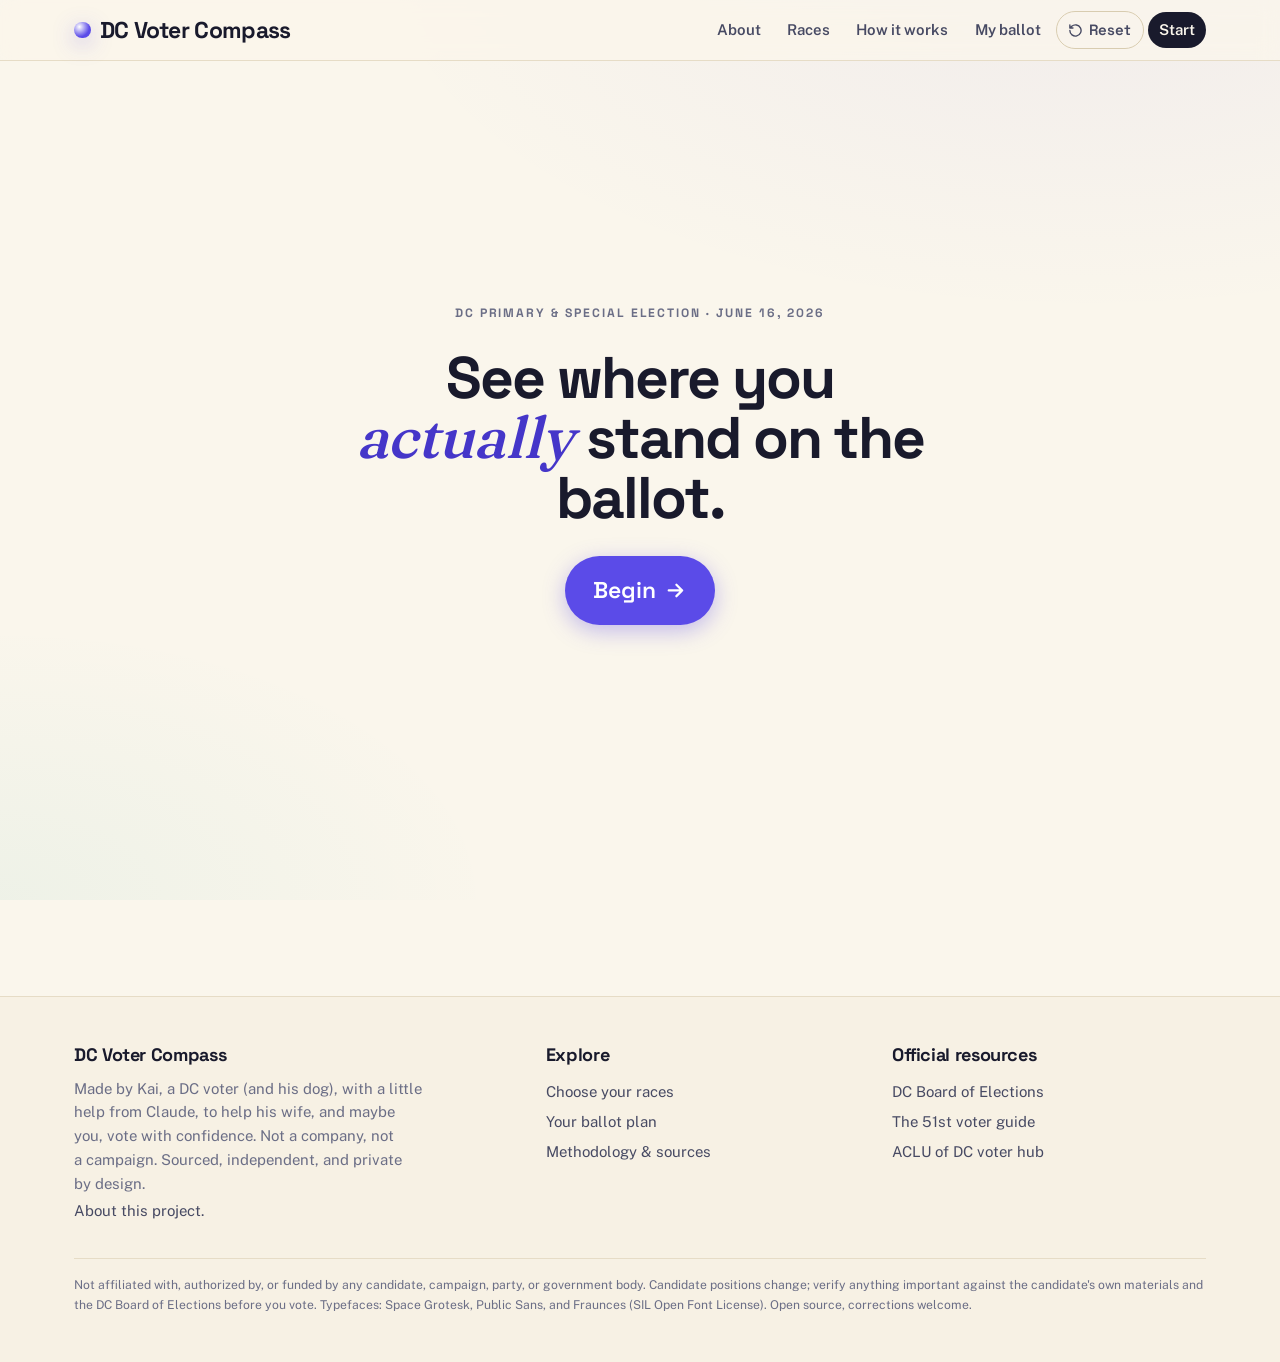
==== index.html @ d4a41d9b "About: warmer, kinder, personal sign-off, "a little help from Claude" - About page reworked to be wa" ====
<!doctype html>
<html lang="en">
<head>
  <meta charset="utf-8" />
  <meta name="viewport" content="width=device-width, initial-scale=1, viewport-fit=cover" />

  <title>DC Voter Compass · June 16, 2026 Primary & Special Election</title>
  <meta name="description" content="An independent, evidence-based tool for the DC June 16, 2026 primary and special election. Answer a few questions and see which candidates match your priorities, with the source for every claim. Private by design." />

  <!-- Strict Content Security Policy: everything is same-origin; no inline scripts, no eval, no third parties. -->
  <meta http-equiv="Content-Security-Policy" content="default-src 'self'; base-uri 'self'; form-action 'none'; object-src 'none'; img-src 'self' data:; font-src 'self'; style-src 'self'; script-src 'self'; connect-src 'self'; manifest-src 'self'; upgrade-insecure-requests" />
  <meta name="referrer" content="no-referrer" />
  <meta name="color-scheme" content="light dark" />
  <meta name="theme-color" content="#faf6ec" media="(prefers-color-scheme: light)" />
  <meta name="theme-color" content="#14151f" media="(prefers-color-scheme: dark)" />

  <!-- Open Graph (text only; no external assets) -->
  <meta property="og:title" content="DC Voter Compass · June 16, 2026" />
  <meta property="og:description" content="Find the DC candidates who actually match you. Evidence-based, private, open source." />
  <meta property="og:type" content="website" />

  <link rel="icon" href="data:image/svg+xml,%3Csvg xmlns='http://www.w3.org/2000/svg' viewBox='0 0 32 32'%3E%3Cdefs%3E%3CradialGradient id='g' cx='32%25' cy='30%25'%3E%3Cstop offset='0' stop-color='%23fff'/%3E%3Cstop offset='0.62' stop-color='%235b4be8'/%3E%3C/radialGradient%3E%3C/defs%3E%3Crect width='32' height='32' rx='8' fill='%23faf6ec'/%3E%3Ccircle cx='16' cy='16' r='9' fill='url(%23g)'/%3E%3C/svg%3E" />

  <link rel="preload" href="assets/fonts/space-grotesk.woff2" as="font" type="font/woff2" crossorigin />
  <link rel="preload" href="assets/fonts/public-sans.woff2" as="font" type="font/woff2" crossorigin />
  <link rel="stylesheet" href="css/tokens.css" />
  <link rel="stylesheet" href="css/styles.css" />
  <link rel="stylesheet" href="css/race.css" />
  <link rel="stylesheet" href="css/map.css" />
</head>
<body>
  <a class="skip-link" href="#app">Skip to content</a>

  <header class="site-header">
    <div class="container site-header__inner">
      <a class="wordmark" href="#/" data-nav="home" aria-label="DC Voter Compass, home">
        <span class="wordmark__dot" aria-hidden="true"></span>
        <span>DC Voter Compass</span>
      </a>
      <span class="site-header__spacer"></span>
      <nav aria-label="Primary">
        <a class="navlink" href="#/about" data-nav="about">About</a>
        <a class="navlink" href="#/choose" data-nav="choose">Races</a>
        <a class="navlink" href="#/methodology" data-nav="methodology">How it works</a>
        <a class="navlink" href="#/summary" data-nav="summary">My ballot</a>
        <button class="header-reset" data-action="reset" type="button" aria-label="Reset my choices">
          <svg viewBox="0 0 24 24" fill="none" stroke="currentColor" stroke-width="2.2" stroke-linecap="round" stroke-linejoin="round" aria-hidden="true"><path d="M3 12a9 9 0 1 0 3-6.7L3 8M3 3v5h5"/></svg>
          <span class="header-reset__txt">Reset</span>
        </button>
        <a class="navlink navlink--cta" href="#/choose" data-nav="choose">Start</a>
      </nav>
    </div>
  </header>

  <main id="app" tabindex="-1"></main>

  <footer class="site-footer">
    <div class="container site-footer__inner">
      <div>
        <h4>DC Voter Compass</h4>
        <p class="muted footer-about">
          Made by Kai, a DC voter (and his dog), with a little help from Claude, to help his wife, and maybe you, vote with confidence.
          Not a company, not a campaign. Sourced, independent, and private by design.
          <a href="#/about">About this project.</a>
        </p>
      </div>
      <div>
        <h4>Explore</h4>
        <a href="#/choose">Choose your races</a>
        <a href="#/summary">Your ballot plan</a>
        <a href="#/methodology">Methodology &amp; sources</a>
      </div>
      <div>
        <h4>Official resources</h4>
        <a href="https://www.dcboe.org/" target="_blank" rel="noopener noreferrer">DC Board of Elections</a>
        <a href="https://51st.news/washington-dc-2026-primary-election-june-16-mayor-council/" target="_blank" rel="noopener noreferrer">The 51st voter guide</a>
        <a href="https://www.acludc.org/2026-d-c-primary-election-voter-hub/" target="_blank" rel="noopener noreferrer">ACLU of DC voter hub</a>
      </div>
      <p class="site-footer__legal">
        Not affiliated with, authorized by, or funded by any candidate, campaign, party, or government body.
        Candidate positions change; verify anything important against the candidate's own materials and the DC Board of Elections before you vote.
        Typefaces: Space Grotesk, Public Sans, and Fraunces (SIL Open Font License). Open source, corrections welcome.
      </p>
    </div>
  </footer>

  <noscript>
    <div class="container section">
      <h1>JavaScript required</h1>
      <p>This interactive guide needs JavaScript to run. Your privacy is still respected, it runs entirely in your browser and sends nothing anywhere.
      For candidate information without JavaScript, see <a href="https://51st.news/washington-dc-2026-primary-election-june-16-mayor-council/">The 51st's voter guide</a>.</p>
    </div>
  </noscript>

  <script type="module" src="js/app.js"></script>
</body>
</html>
---- css/tokens.css ----
/* ============================================================
   Design tokens: colors, type, spacing, motion.
   Self-hosted fonts (SIL OFL): Space Grotesk, Public Sans, Fraunces.
   ============================================================ */

@font-face {
  font-family: "Space Grotesk";
  src: url("../assets/fonts/space-grotesk.woff2") format("woff2");
  font-weight: 300 700;
  font-display: swap;
  font-style: normal;
}
@font-face {
  font-family: "Public Sans";
  src: url("../assets/fonts/public-sans.woff2") format("woff2");
  font-weight: 100 900;
  font-display: swap;
  font-style: normal;
}
@font-face {
  font-family: "Fraunces";
  src: url("../assets/fonts/fraunces.woff2") format("woff2");
  font-weight: 100 900;
  font-display: swap;
  font-style: normal;
}

:root {
  /* Fonts */
  --font-display: "Space Grotesk", system-ui, -apple-system, "Segoe UI", sans-serif;
  --font-serif: "Fraunces", Georgia, "Times New Roman", serif;
  --font-body: "Public Sans", system-ui, -apple-system, "Segoe UI", Roboto, sans-serif;

  /* Light "paper" palette */
  --paper: #faf6ec;
  --paper-2: #f3ecdb;
  --surface: #fffdf8;
  --surface-2: #f7f1e4;
  --ink: #191a2c;
  --ink-soft: #474a63;
  --ink-faint: #6b6e86;
  --line: #e6dcc6;
  --line-strong: #d8ccb0;

  /* Brand + accents (deliberately non-partisan) */
  --brand: #5b4be8;        /* "you" marker / primary action */
  --brand-ink: #4536c9;
  --brand-soft: #ece9fd;
  --teal: #0f9e90;
  --gold: #d99a2b;
  --warn: #c0543b;         /* cautions / flags: terracotta, not partisan red */
  --warn-soft: #f7e3dc;

  /* Candidate categorical palette: distinct, AA-legible on paper */
  --c1: #5b4be8;  /* indigo */
  --c2: #0f9e90;  /* teal */
  --c3: #d97706;  /* amber */
  --c4: #c0398a;  /* magenta */
  --c5: #2f8f4e;  /* green */
  --c6: #2b74c9;  /* blue */
  --c7: #b5462f;  /* rust */
  --c8: #7a4bd0;  /* violet */
  --c9: #8a7415;  /* olive */

  /* Type scale (fluid) */
  --step--2: clamp(0.69rem, 0.66rem + 0.13vw, 0.76rem);
  --step--1: clamp(0.83rem, 0.79rem + 0.18vw, 0.94rem);
  --step-0: clamp(1rem, 0.95rem + 0.24vw, 1.13rem);
  --step-1: clamp(1.2rem, 1.12rem + 0.39vw, 1.5rem);
  --step-2: clamp(1.44rem, 1.32rem + 0.62vw, 2rem);
  --step-3: clamp(1.73rem, 1.55rem + 0.93vw, 2.66rem);
  --step-4: clamp(2.07rem, 1.8rem + 1.36vw, 3.55rem);
  --step-5: clamp(2.49rem, 2.1rem + 1.96vw, 4.74rem);

  /* Spacing (4px base) */
  --sp-1: 0.25rem;
  --sp-2: 0.5rem;
  --sp-3: 0.75rem;
  --sp-4: 1rem;
  --sp-5: 1.5rem;
  --sp-6: 2rem;
  --sp-7: 3rem;
  --sp-8: 4rem;
  --sp-9: 6rem;

  /* Radii */
  --r-sm: 8px;
  --r: 14px;
  --r-lg: 22px;
  --r-xl: 30px;
  --r-pill: 999px;

  /* Shadows */
  --shadow-1: 0 1px 2px rgba(25, 26, 44, 0.06), 0 2px 6px rgba(25, 26, 44, 0.05);
  --shadow-2: 0 4px 12px rgba(25, 26, 44, 0.08), 0 10px 30px rgba(25, 26, 44, 0.07);
  --shadow-3: 0 12px 28px rgba(25, 26, 44, 0.12), 0 24px 60px rgba(25, 26, 44, 0.12);
  --shadow-brand: 0 6px 22px rgba(91, 75, 232, 0.35);

  /* Motion */
  --ease: cubic-bezier(0.22, 0.61, 0.36, 1);
  --ease-spring: cubic-bezier(0.34, 1.3, 0.5, 1);
  --dur-1: 0.14s;
  --dur-2: 0.26s;
  --dur-3: 0.5s;
  --dur-marker: 0.8s;

  --container: 1180px;
  --header-h: 60px;
}

/* Larger screens: use more of the width, and scale the whole layout up a notch
   on big monitors so it doesn't feel marooned in a narrow column. Everything is
   rem/clamp-based, so bumping the root font size scales type and spacing
   together. Reading widths stay capped in ch, so line length is unaffected. */
@media (min-width: 1500px) { :root { --container: 1320px; } }
@media (min-width: 1800px) { :root { --container: 1440px; } html { font-size: 17px; } }
@media (min-width: 2200px) { :root { --container: 1560px; } html { font-size: 18.5px; } }
@media (min-width: 2800px) { :root { --container: 1680px; } html { font-size: 20px; } }

@media (prefers-color-scheme: dark) {
  :root {
    --paper: #14151f;
    --paper-2: #1b1d2b;
    --surface: #1e2030;
    --surface-2: #262839;
    --ink: #f1eee6;
    --ink-soft: #c0c2d4;
    --ink-faint: #8f93ab;
    --line: #33364a;
    --line-strong: #424560;
    --brand: #8a7bff;
    --brand-ink: #a99dff;
    --brand-soft: #2a2747;
    --teal: #3fc8b8;
    --gold: #e6b552;
    --warn: #e8836a;
    --warn-soft: #3a2722;
    --c1: #8a7bff; --c2: #3fc8b8; --c3: #f0a23c; --c4: #e776bd;
    --c5: #5fc77f; --c6: #6aa8f0; --c7: #e98a6f; --c8: #b399f5; --c9: #d8c45a;
    --shadow-1: 0 1px 2px rgba(0,0,0,0.3), 0 2px 6px rgba(0,0,0,0.25);
    --shadow-2: 0 4px 12px rgba(0,0,0,0.35), 0 10px 30px rgba(0,0,0,0.3);
    --shadow-3: 0 12px 28px rgba(0,0,0,0.45), 0 24px 60px rgba(0,0,0,0.4);
    --shadow-brand: 0 6px 22px rgba(138, 123, 255, 0.4);
  }
}
---- css/styles.css ----
/* ============================================================
   Base, layout, and components.
   ============================================================ */

*, *::before, *::after { box-sizing: border-box; }
* { margin: 0; }

html { -webkit-text-size-adjust: 100%; scroll-behavior: smooth; }
@media (prefers-reduced-motion: reduce) {
  html { scroll-behavior: auto; }
  *, *::before, *::after {
    animation-duration: 0.001ms !important;
    animation-iteration-count: 1 !important;
    transition-duration: 0.001ms !important;
  }
}

body {
  font-family: var(--font-body);
  font-size: var(--step-0);
  line-height: 1.6;
  color: var(--ink);
  background: var(--paper);
  background-image:
    radial-gradient(1200px 600px at 85% -5%, rgba(91, 75, 232, 0.06), transparent 60%),
    radial-gradient(900px 500px at 0% 100%, rgba(15, 158, 144, 0.05), transparent 55%);
  background-attachment: fixed;
  -webkit-font-smoothing: antialiased;
  text-rendering: optimizeLegibility;
  min-height: 100vh;
}

h1, h2, h3, h4 { font-family: var(--font-display); line-height: 1.08; font-weight: 700; letter-spacing: -0.02em; color: var(--ink); }
h1 { font-size: var(--step-4); }
h2 { font-size: var(--step-3); }
h3 { font-size: var(--step-1); }
p { text-wrap: pretty; }
a { color: var(--brand-ink); text-underline-offset: 2px; }
a:hover { text-decoration-thickness: 2px; }
img, svg { display: block; max-width: 100%; }
button { font: inherit; color: inherit; cursor: pointer; }
:focus-visible { outline: 3px solid var(--brand); outline-offset: 2px; border-radius: 4px; }
/* Headings/regions get programmatic focus on route change (for screen readers);
   don't show a visible ring on them since the user didn't navigate there by keyboard. */
[tabindex="-1"]:focus { outline: none; }

.container { width: 100%; max-width: var(--container); margin-inline: auto; padding-inline: var(--sp-5); }
.container-narrow { max-width: 760px; }

.visually-hidden {
  position: absolute !important; width: 1px; height: 1px; padding: 0; margin: -1px;
  overflow: hidden; clip: rect(0 0 0 0); white-space: nowrap; border: 0;
}
.skip-link {
  position: fixed; top: -100px; left: var(--sp-4); z-index: 200;
  background: var(--brand); color: #fff; padding: var(--sp-2) var(--sp-4);
  border-radius: var(--r-sm); font-weight: 600; transition: top var(--dur-1);
}
.skip-link:focus { top: var(--sp-3); }

/* ---------- Header ---------- */
.site-header {
  position: sticky; top: 0; z-index: 100;
  backdrop-filter: saturate(1.4) blur(10px);
  background: color-mix(in srgb, var(--paper) 82%, transparent);
  border-bottom: 1px solid var(--line);
}
.site-header__inner { display: flex; align-items: center; gap: var(--sp-4); min-height: var(--header-h); }
.wordmark {
  display: inline-flex; align-items: center; gap: 0.55rem;
  font-family: var(--font-display); font-weight: 700; font-size: var(--step-1);
  letter-spacing: -0.03em; color: var(--ink); text-decoration: none;
}
.wordmark__dot {
  width: 1.05rem; height: 1.05rem; border-radius: 50%;
  background: radial-gradient(circle at 32% 30%, #fff, var(--brand) 62%);
  box-shadow: var(--shadow-brand); flex: none;
}
.wordmark__tag { font-family: var(--font-body); font-weight: 600; font-size: var(--step--2);
  color: var(--ink-faint); letter-spacing: 0.04em; text-transform: uppercase; }
.site-header__spacer { flex: 1; }
.site-header nav { display: flex; gap: var(--sp-1); align-items: center; }
.navlink {
  padding: 0.4rem 0.7rem; border-radius: var(--r-pill); text-decoration: none;
  color: var(--ink-soft); font-weight: 600; font-size: var(--step--1); white-space: nowrap;
}
.navlink:hover { background: var(--surface-2); color: var(--ink); }
.navlink--cta { background: var(--ink); color: var(--paper); }
.navlink--cta:hover { background: var(--brand); color: #fff; }

/* always-visible Reset control in the header */
.header-reset {
  display: inline-flex; align-items: center; gap: 0.4rem; white-space: nowrap;
  padding: 0.4rem 0.7rem; border-radius: var(--r-pill);
  border: 1.5px solid var(--line-strong); background: transparent;
  color: var(--ink-soft); font-family: var(--font-display); font-weight: 600; font-size: var(--step--1);
  transition: color var(--dur-1), border-color var(--dur-1), background var(--dur-1);
}
.header-reset:hover { color: var(--warn); border-color: var(--warn); background: var(--warn-soft); }
.header-reset svg { width: 1em; height: 1em; flex: none; }
@media (max-width: 760px) { .header-reset__txt { display: none; } }

/* ---------- Buttons ---------- */
.btn {
  display: inline-flex; align-items: center; justify-content: center; gap: 0.5rem;
  padding: 0.7rem 1.25rem; border-radius: var(--r-pill); border: 1.5px solid transparent;
  font-family: var(--font-display); font-weight: 600; font-size: var(--step-0);
  text-decoration: none; transition: transform var(--dur-1) var(--ease), background var(--dur-1), box-shadow var(--dur-1), border-color var(--dur-1);
  -webkit-tap-highlight-color: transparent;
}
.btn:hover { transform: translateY(-2px); }
.btn:active { transform: translateY(0); }
.btn--primary { background: var(--brand); color: #fff; box-shadow: var(--shadow-brand); }
.btn--primary:hover { background: var(--brand-ink); }
.btn--ink { background: var(--ink); color: var(--paper); }
.btn--ink:hover { background: #000; }
.btn--ghost { background: transparent; border-color: var(--line-strong); color: var(--ink); }
.btn--ghost:hover { background: var(--surface-2); border-color: var(--ink-faint); }
.btn--lg { padding: 0.95rem 1.7rem; font-size: var(--step-1); }
.btn[disabled] { opacity: 0.4; pointer-events: none; }
.btn__arrow { transition: transform var(--dur-1); }
.btn:hover .btn__arrow { transform: translateX(3px); }

/* ---------- Generic cards / pills ---------- */
.card {
  background: var(--surface); border: 1px solid var(--line);
  border-radius: var(--r-lg); box-shadow: var(--shadow-1);
}
.pill {
  display: inline-flex; align-items: center; gap: 0.35rem;
  padding: 0.2rem 0.65rem; border-radius: var(--r-pill);
  font-size: var(--step--2); font-weight: 700; letter-spacing: 0.02em;
  background: var(--surface-2); color: var(--ink-soft); border: 1px solid var(--line);
}
.pill--rcv { background: var(--brand-soft); color: var(--brand-ink); border-color: transparent; }
/* "All voters": teal-tinted, but text is ink-soft for AA contrast (teal-on-tint was 2.6:1); teal identity carried by the border. */
.pill--all { background: color-mix(in srgb, var(--teal) 16%, transparent); color: var(--ink-soft); border-color: color-mix(in srgb, var(--teal) 42%, transparent); }
.pill--warn { background: var(--warn-soft); color: var(--warn); border-color: transparent; }
/* Match pill: tint of the candidate color with ink text, so contrast holds in both light and dark themes (white-on-color failed AA for several candidates). --cand-color is set on the parent card. */
.pill--match { background: color-mix(in srgb, var(--cand-color) 16%, var(--surface)); color: var(--ink); border-color: color-mix(in srgb, var(--cand-color) 40%, var(--line)); }
.pill--dot::before { content: ""; width: 0.5rem; height: 0.5rem; border-radius: 50%; background: currentColor; }

.section { padding-block: var(--sp-8); }
.eyebrow {
  font-family: var(--font-display); text-transform: uppercase; letter-spacing: 0.14em;
  font-size: var(--step--2); font-weight: 700; color: var(--brand-ink);
}
.lead { font-size: var(--step-1); color: var(--ink-soft); line-height: 1.5; }
.muted { color: var(--ink-faint); }

/* ---------- View transition ---------- */
main { display: block; min-height: calc(100vh - var(--header-h) - 200px); }
.view { animation: viewIn var(--dur-3) var(--ease); }
@keyframes viewIn { from { opacity: 0; transform: translateY(10px); } to { opacity: 1; transform: none; } }

/* ============================================================
   Landing (minimal "door")
   ============================================================ */
.home {
  min-height: calc(100vh - var(--header-h) - 1px);
  display: grid; place-items: center;
  padding: var(--sp-6) var(--sp-5) var(--sp-8); text-align: center;
}
.home__inner { max-width: 40rem; display: flex; flex-direction: column; align-items: center; gap: var(--sp-5); }
.home__eyebrow {
  font-family: var(--font-display); text-transform: uppercase; letter-spacing: 0.16em;
  font-size: var(--step--2); font-weight: 700; color: var(--ink-faint);
}
.home__headline { font-size: var(--step-5); max-width: 15ch; letter-spacing: -0.035em; line-height: 1.02; }
.home__headline em { font-family: var(--font-serif); font-style: italic; font-weight: 500; color: var(--brand-ink); letter-spacing: -0.01em; }
.home__cta { margin-top: var(--sp-1); }

/* shared action row, reused on result/summary screens */
.hero__cta { margin-top: var(--sp-6); display: flex; gap: var(--sp-3); flex-wrap: wrap; align-items: center; }

/* ============================================================
   Race chooser
   ============================================================ */
.chooser__group { margin-top: var(--sp-6); }
.chooser__group h2 { font-size: var(--step-2); display: flex; align-items: center; gap: var(--sp-3); flex-wrap: wrap; }
.chooser__blurb { color: var(--ink-soft); margin-top: var(--sp-2); max-width: 62ch; }
.race-grid { display: grid; grid-template-columns: repeat(auto-fill, minmax(300px, 1fr)); gap: var(--sp-4); margin-top: var(--sp-4); }

.race-card {
  position: relative; display: flex; flex-direction: column; gap: var(--sp-2);
  padding: var(--sp-5); text-align: left; width: 100%;
  background: var(--surface); border: 1.5px solid var(--line); border-radius: var(--r-lg);
  box-shadow: var(--shadow-1); transition: transform var(--dur-2) var(--ease), box-shadow var(--dur-2), border-color var(--dur-2);
}
.race-card:hover { transform: translateY(-4px); box-shadow: var(--shadow-2); border-color: var(--line-strong); }
.race-card[aria-pressed="true"] { border-color: var(--brand); box-shadow: 0 0 0 3px var(--brand-soft), var(--shadow-2); }
.race-card__check {
  position: absolute; top: var(--sp-4); right: var(--sp-4); width: 26px; height: 26px; border-radius: 50%;
  border: 2px solid var(--line-strong); display: grid; place-items: center; color: #fff; transition: all var(--dur-2) var(--ease);
}
.race-card[aria-pressed="true"] .race-card__check { background: var(--brand); border-color: var(--brand); }
.race-card__check svg { opacity: 0; transform: scale(0.5); transition: all var(--dur-2) var(--ease-spring); }
.race-card[aria-pressed="true"] .race-card__check svg { opacity: 1; transform: scale(1); }
.race-card__title { font-family: var(--font-display); font-weight: 700; font-size: var(--step-1); padding-right: 2rem; letter-spacing: -0.02em; }
.race-card__seat { color: var(--ink-soft); font-size: var(--step--1); }
.race-card__meta { display: flex; gap: 0.4rem; flex-wrap: wrap; margin-top: auto; padding-top: var(--sp-2); }
.race-card__title { padding-right: 0; }
.race-card__go { margin-top: var(--sp-3); display: inline-flex; align-items: center; gap: 0.4rem; font-family: var(--font-display); font-weight: 700; font-size: var(--step--1); color: var(--brand-ink); }
.race-card--go:hover .race-card__go .btn__arrow { transform: translateX(3px); }
.race-card--done { border-color: color-mix(in srgb, var(--teal) 30%, var(--line)); }
.pill--done { background: color-mix(in srgb, var(--teal) 16%, transparent); color: var(--teal); border-color: transparent; }

.ward-picker { display: flex; gap: var(--sp-2); flex-wrap: wrap; align-items: center; margin-top: var(--sp-3); }
.ward-picker label { font-weight: 600; color: var(--ink-soft); font-size: var(--step--1); }
.chip-select { display: flex; gap: var(--sp-2); flex-wrap: wrap; }

.ward-locate { margin-top: var(--sp-3); }
.ward-locate__row { display: flex; align-items: center; gap: var(--sp-3); flex-wrap: wrap; }
.ward-locate__btn { padding: 0.5rem 1.1rem; font-size: var(--step--1); }
.ward-locate__or { color: var(--ink-faint); font-size: var(--step--1); }
.ward-locate__status { margin-top: var(--sp-2); font-size: var(--step--1); color: var(--ink-soft); max-width: 60ch; }
.ward-locate__status strong { color: var(--ink); }
.ward-locate__status:empty { display: none; }
.ward-locate__priv { margin-top: var(--sp-1); font-size: var(--step--2); color: var(--ink-faint); }
.chip {
  padding: 0.4rem 0.9rem; border-radius: var(--r-pill); border: 1.5px solid var(--line-strong);
  background: var(--surface); font-weight: 600; font-size: var(--step--1); color: var(--ink-soft);
  transition: all var(--dur-1);
}
.chip:hover { border-color: var(--ink-faint); color: var(--ink); }
.chip[aria-pressed="true"] { background: var(--ink); color: var(--paper); border-color: var(--ink); }

.chooser__bar {
  position: sticky; bottom: 0; z-index: 50; margin-top: var(--sp-7);
  background: color-mix(in srgb, var(--paper) 88%, transparent); backdrop-filter: blur(8px);
  border-top: 1px solid var(--line); padding-block: var(--sp-4);
}
.chooser__bar-inner { display: flex; align-items: center; justify-content: space-between; gap: var(--sp-4); flex-wrap: wrap; }

/* ============================================================
   Uncontested list
   ============================================================ */
.uncontested { margin-top: var(--sp-6); }
.uncontested__list { display: grid; grid-template-columns: repeat(auto-fill, minmax(240px, 1fr)); gap: var(--sp-3); margin-top: var(--sp-3); }
.uncontested__item { padding: var(--sp-4); background: var(--surface-2); border: 1px dashed var(--line-strong); border-radius: var(--r); }
.uncontested__item h4 { font-family: var(--font-display); font-size: var(--step-0); }
.uncontested__item .win { color: var(--ink); font-weight: 700; }
.uncontested__item p { font-size: var(--step--1); color: var(--ink-soft); margin-top: 0.25rem; }

/* ============================================================
   Footer
   ============================================================ */
.site-footer { margin-top: var(--sp-9); border-top: 1px solid var(--line); background: var(--surface-2); }
.site-footer__inner { display: grid; grid-template-columns: 1.4fr 1fr 1fr; gap: var(--sp-6); padding-block: var(--sp-7); }
.site-footer h4 { font-family: var(--font-display); font-size: var(--step-0); margin-bottom: var(--sp-3); }
.footer-about { font-size: var(--step--1); max-width: 40ch; }
.site-footer a { display: block; color: var(--ink-soft); text-decoration: none; padding: 0.2rem 0; font-size: var(--step--1); }
.site-footer a:hover { color: var(--brand-ink); }
.site-footer__legal { grid-column: 1 / -1; border-top: 1px solid var(--line); padding-top: var(--sp-4); color: var(--ink-faint); font-size: var(--step--2); }

@media (max-width: 760px) {
  .site-footer__inner { grid-template-columns: 1fr; gap: var(--sp-5); }
  .site-header nav .navlink:not(.navlink--cta) { display: none; }
}
---- css/race.css ----
/* ============================================================
   Race flow: map pane + question pane, results, profiles.
   ============================================================ */

.race { padding-block: var(--sp-5) var(--sp-8); }
.race__head { display: flex; flex-wrap: wrap; gap: var(--sp-3) var(--sp-4); align-items: baseline; }
.race__head h1 { font-size: var(--step-3); }
.race__meta { display: flex; gap: 0.4rem; flex-wrap: wrap; }
.race__seat { width: 100%; color: var(--ink-soft); max-width: 70ch; margin-top: 0.25rem; }
.crumb { display: inline-flex; align-items: center; gap: 0.3rem; background: none; border: 0; color: var(--ink-faint); font-weight: 600; font-size: var(--step--1); padding: 0; text-decoration: none; }
.crumb:hover { color: var(--brand-ink); }

.race__layout {
  display: grid; grid-template-columns: minmax(0, 1.05fr) minmax(0, 0.95fr);
  gap: var(--sp-6); margin-top: var(--sp-5); align-items: start;
}

/* ---------- Map pane (sticky on desktop) ---------- */
.mappane { position: sticky; top: calc(var(--header-h) + var(--sp-4)); }
.mappane__card { padding: var(--sp-4); overflow: hidden; }
.mappane__hint { font-size: var(--step--2); color: var(--ink-faint); margin-top: var(--sp-2); text-align: center; }

/* ---------- Live ranking ---------- */
.ranking { margin-top: var(--sp-4); }
.ranking__title { font-family: var(--font-display); font-weight: 700; font-size: var(--step--1); text-transform: uppercase; letter-spacing: 0.08em; color: var(--ink-faint); margin-bottom: var(--sp-2); }
.rank-row {
  display: grid; grid-template-columns: 1.6rem 1fr auto; align-items: center; gap: var(--sp-3);
  padding: 0.55rem 0.7rem; border-radius: var(--r); width: 100%; text-align: left;
  background: transparent; border: 1px solid transparent; transition: background var(--dur-2), border-color var(--dur-2);
  position: relative;
}
.rank-row + .rank-row { margin-top: 0.2rem; }
.rank-row:hover { background: var(--surface-2); border-color: var(--line); }
.rank-row__pos { font-family: var(--font-display); font-weight: 700; color: var(--ink-faint); font-size: var(--step--1); }
.rank-row__body { min-width: 0; }
.rank-row__name { font-weight: 700; font-family: var(--font-display); letter-spacing: -0.01em; display: flex; align-items: center; gap: 0.4rem; }
.rank-row__swatch { width: 0.7rem; height: 0.7rem; border-radius: 3px; flex: none; }
.rank-row__reason { font-size: var(--step--2); color: var(--ink-faint); white-space: nowrap; overflow: hidden; text-overflow: ellipsis; max-width: 100%; }
.rank-row__bar { display: block; height: 6px; border-radius: var(--r-pill); background: var(--line); overflow: hidden; width: 70px; }
.rank-row__fill { display: block; height: 100%; border-radius: var(--r-pill); transition: width var(--dur-marker) var(--ease); }
.rank-row--flagged .rank-row__name { color: var(--ink-faint); text-decoration: line-through; text-decoration-color: var(--warn); }
.rank-row__move { position: absolute; left: -0.2rem; font-size: 0.7rem; font-weight: 800; }
.rank-row__move--up { color: var(--teal); }
.rank-row__move--down { color: var(--warn); }

/* ---------- Question pane ---------- */
.qpane { min-height: 60vh; display: flex; flex-direction: column; }
.progress { display: flex; gap: 0.2rem; align-items: center; margin-bottom: var(--sp-4); }
/* The button is a >=24px hit target (WCAG 2.2 target size); the visible dot is
   drawn via ::before, so the tap area is large without growing the dot or ring. */
.progress__dot { flex: none; width: 1.5rem; height: 1.5rem; padding: 0; border: 0; appearance: none; -webkit-appearance: none; background: transparent; display: grid; place-items: center; }
.progress__dot::before { content: ""; width: 0.6rem; height: 0.6rem; border-radius: 50%; background: var(--line-strong); transition: transform var(--dur-2) var(--ease-spring), background var(--dur-2); }
.progress__dot--done::before { background: var(--brand); }
.progress__dot--current::before { background: var(--brand); transform: scale(1.5); box-shadow: 0 0 0 4px var(--brand-soft); }
.progress__label { margin-left: auto; font-size: var(--step--1); color: var(--ink-faint); font-weight: 600; }

.qcard { animation: qIn var(--dur-2) var(--ease); }
@keyframes qIn { from { opacity: 0; transform: translateY(10px); } to { opacity: 1; transform: none; } }
.qcard__kicker { font-family: var(--font-display); font-weight: 700; font-size: var(--step--2); letter-spacing: 0.1em; text-transform: uppercase; color: var(--brand-ink); }
.qcard__q { font-size: var(--step-2); margin-top: var(--sp-2); font-family: var(--font-display); letter-spacing: -0.02em; }
.qcard__help { color: var(--ink-soft); margin-top: var(--sp-2); font-size: var(--step-0); }

.options { display: flex; flex-direction: column; gap: var(--sp-3); margin-top: var(--sp-5); }
.option { position: relative; display: block; }
.option input { position: absolute; opacity: 0; pointer-events: none; }
.option__face {
  display: flex; align-items: center; gap: var(--sp-3); padding: var(--sp-4) var(--sp-5);
  border: 1.5px solid var(--line-strong); border-radius: var(--r-lg); background: var(--surface);
  transition: transform var(--dur-1) var(--ease), border-color var(--dur-1), background var(--dur-1), box-shadow var(--dur-1);
  cursor: pointer;
}
.option__face:hover { border-color: var(--ink-faint); transform: translateY(-2px); box-shadow: var(--shadow-1); }
.option__marker {
  width: 1.5rem; height: 1.5rem; border-radius: 50%; border: 2px solid var(--line-strong);
  flex: none; display: grid; place-items: center; transition: all var(--dur-1) var(--ease);
}
.option--multi .option__marker { border-radius: 7px; }
.option__marker svg { opacity: 0; transform: scale(0.4); transition: all var(--dur-2) var(--ease-spring); color: #fff; }
.option__label { font-weight: 600; font-size: var(--step-0); line-height: 1.35; }
.option input:checked + .option__face {
  border-color: var(--brand); background: var(--brand-soft);
  box-shadow: 0 0 0 2px var(--brand);
}
.option input:checked + .option__face .option__marker { background: var(--brand); border-color: var(--brand); }
.option input:checked + .option__face .option__marker svg { opacity: 1; transform: scale(1); }
.option input:focus-visible + .option__face { outline: 3px solid var(--brand); outline-offset: 2px; }
.option input:disabled + .option__face { opacity: 0.5; cursor: not-allowed; }
.option input:disabled + .option__face:hover { transform: none; box-shadow: none; border-color: var(--line-strong); }

/* Rank questions: each option is a button that shows a numbered badge once ranked.
   Same visual language as the radio/checkbox options (border box + brand fill). */
.option--rankable {
  display: flex; align-items: center; gap: var(--sp-3); width: 100%; text-align: left;
  padding: var(--sp-4) var(--sp-5); border: 1.5px solid var(--line-strong); border-radius: var(--r-lg);
  background: var(--surface);
  transition: transform var(--dur-1) var(--ease), border-color var(--dur-1), background var(--dur-1), box-shadow var(--dur-1);
}
.option--rankable:hover { border-color: var(--ink-faint); transform: translateY(-2px); box-shadow: var(--shadow-1); }
.option--rankable:focus-visible { outline: 3px solid var(--brand); outline-offset: 2px; }
.option__rank {
  width: 1.6rem; height: 1.6rem; border-radius: 50%; border: 2px solid var(--line-strong); flex: none;
  display: grid; place-items: center; font-family: var(--font-display); font-weight: 800;
  font-size: var(--step--1); color: var(--ink-faint); transition: all var(--dur-1) var(--ease);
}
.option--rankable.is-ranked { border-color: var(--brand); background: var(--brand-soft); box-shadow: 0 0 0 2px var(--brand); }
.option--rankable.is-ranked .option__rank { background: var(--brand); border-color: var(--brand); color: #fff; }

.qnav { display: flex; align-items: center; justify-content: space-between; gap: var(--sp-3); margin-top: var(--sp-6); }
.qnav--top { margin-top: 0; margin-bottom: var(--sp-5); padding-bottom: var(--sp-4); border-bottom: 1px solid var(--line); }
.qnav__hint { color: var(--ink-faint); font-size: var(--step--2); font-weight: 600; }
.qnav__skip { background: none; border: 0; color: var(--ink-faint); font-weight: 600; text-decoration: underline; text-underline-offset: 3px; }
.qnav__skip:hover { color: var(--ink); }

/* ---------- Tradeoff callout ---------- */
.callout {
  display: flex; gap: var(--sp-3); padding: var(--sp-4) var(--sp-5); border-radius: var(--r);
  background: color-mix(in srgb, var(--gold) 12%, var(--surface)); border: 1px solid color-mix(in srgb, var(--gold) 35%, transparent);
  margin-top: var(--sp-4); animation: qIn var(--dur-3) var(--ease);
}
.callout__icon { font-size: 1.25rem; flex: none; }
.callout p { font-size: var(--step--1); color: var(--ink-soft); }
.callout strong { color: var(--ink); }
.callout--info { background: var(--brand-soft); border-color: transparent; }

/* ============================================================
   Result screen
   ============================================================ */
.result__hero { text-align: center; padding-block: var(--sp-5); }
.result__eyebrow { justify-content: center; display: flex; }
.result__pick {
  font-family: var(--font-serif); font-style: italic; font-size: var(--step-4);
  color: var(--brand-ink); margin-top: var(--sp-2); letter-spacing: -0.01em; line-height: 1.05;
}
.result__confidence { color: var(--ink-soft); margin-top: var(--sp-3); max-width: 60ch; margin-inline: auto; }

.ballot { margin-top: var(--sp-6); }
.ballot__title { display: flex; align-items: center; gap: var(--sp-3); flex-wrap: wrap; }
.ballot__list { display: flex; flex-direction: column; gap: var(--sp-3); margin-top: var(--sp-4); counter-reset: rank; }
.ballot-card {
  display: grid; grid-template-columns: auto 1fr auto; gap: var(--sp-4); align-items: center;
  padding: var(--sp-4) var(--sp-5); border-radius: var(--r-lg); background: var(--surface);
  border: 1.5px solid var(--line); box-shadow: var(--shadow-1); position: relative; overflow: hidden;
}
.ballot-card::before { content: ""; position: absolute; left: 0; top: 0; bottom: 0; width: 5px; background: var(--cand-color, var(--brand)); }
.ballot-card__rank {
  font-family: var(--font-display); font-weight: 700; font-size: var(--step-2); color: #fff;
  width: 2.6rem; height: 2.6rem; border-radius: 50%; display: grid; place-items: center;
  background: var(--cand-color, var(--brand)); flex: none;
}
.ballot-card__name { font-family: var(--font-display); font-weight: 700; font-size: var(--step-1); letter-spacing: -0.02em; }
.ballot-card__why { color: var(--ink-soft); font-size: var(--step--1); margin-top: 0.15rem; }
.ballot-card__role { color: var(--ink-faint); font-size: var(--step--2); margin-top: 0.1rem; }
.ballot-card__link { white-space: nowrap; }

.result__section { margin-top: var(--sp-7); }
.result__section h2 { font-size: var(--step-2); }

/* comparison table (mayor) */
.compare { width: 100%; border-collapse: collapse; margin-top: var(--sp-4); font-size: var(--step--1); }
.compare th, .compare td { text-align: left; padding: var(--sp-3) var(--sp-4); border-bottom: 1px solid var(--line); vertical-align: top; }
.compare thead th { font-family: var(--font-display); font-size: var(--step-0); position: sticky; }
.compare tbody th { font-weight: 600; color: var(--ink-soft); }
.compare__wrap { overflow-x: auto; border: 1px solid var(--line); border-radius: var(--r); }

/* ============================================================
   Candidate profile (modal sheet + full page share schema)
   ============================================================ */
.sheet-backdrop {
  position: fixed; inset: 0; z-index: 300; background: rgba(20, 21, 31, 0.5);
  backdrop-filter: blur(3px); display: flex; justify-content: flex-end;
  animation: fade var(--dur-2) var(--ease);
}
@keyframes fade { from { opacity: 0; } to { opacity: 1; } }
.sheet {
  width: min(560px, 100%); height: 100%; overflow-y: auto; background: var(--paper);
  box-shadow: var(--shadow-3); animation: slideIn var(--dur-3) var(--ease); padding-bottom: var(--sp-8);
}
@keyframes slideIn { from { transform: translateX(40px); opacity: 0.5; } to { transform: none; opacity: 1; } }
.sheet__head { position: sticky; top: 0; background: color-mix(in srgb, var(--paper) 92%, transparent); backdrop-filter: blur(8px); padding: var(--sp-4) var(--sp-5); display: flex; align-items: center; gap: var(--sp-3); border-bottom: 1px solid var(--line); z-index: 2; }
.sheet__close { margin-left: auto; width: 2.4rem; height: 2.4rem; border-radius: 50%; border: 1px solid var(--line-strong); background: var(--surface); display: grid; place-items: center; }
.sheet__close:hover { background: var(--surface-2); }
.sheet__body { padding: var(--sp-5); }

.profile__top { display: flex; gap: var(--sp-4); align-items: center; }
.avatar {
  width: 3.5rem; height: 3.5rem; border-radius: 50%; flex: none; display: grid; place-items: center;
  font-family: var(--font-display); font-weight: 700; font-size: var(--step-2); color: #fff;
  background: var(--cand-color, var(--brand));
}
.profile__name { font-family: var(--font-display); font-size: var(--step-2); letter-spacing: -0.02em; line-height: 1.05; }
.profile__role { color: var(--ink-soft); font-size: var(--step--1); }
.profile__tagline { margin-top: var(--sp-4); font-size: var(--step-0); color: var(--ink); font-style: italic; font-family: var(--font-serif); }
.profile__block { margin-top: var(--sp-5); }
.profile__block h4 {
  font-family: var(--font-display); font-size: var(--step--1); text-transform: uppercase; letter-spacing: 0.08em;
  color: var(--ink-faint); margin-bottom: var(--sp-2); display: flex; align-items: center; gap: 0.4rem;
}
.profile__list { list-style: none; padding: 0; display: flex; flex-direction: column; gap: 0.5rem; }
.profile__list li { padding-left: 1.3rem; position: relative; font-size: var(--step--1); color: var(--ink-soft); }
.profile__list li::before { content: ""; position: absolute; left: 0; top: 0.55em; width: 0.5rem; height: 0.5rem; border-radius: 50%; background: var(--cand-color, var(--brand)); }
.profile__list--minus li::before { background: var(--warn); border-radius: 2px; }
.profile__lean { background: color-mix(in srgb, var(--gold) 10%, var(--surface)); border-radius: var(--r); padding: var(--sp-3) var(--sp-4); font-size: var(--step--1); color: var(--ink-soft); border: 1px solid color-mix(in srgb, var(--gold) 25%, transparent); }
.flagbox { background: var(--warn-soft); border: 1px solid color-mix(in srgb, var(--warn) 30%, transparent); border-radius: var(--r); padding: var(--sp-3) var(--sp-4); margin-top: var(--sp-2); }
.flagbox h5 { font-family: var(--font-display); font-size: var(--step--1); color: var(--warn); }
.flagbox p { font-size: var(--step--2); color: var(--ink-soft); margin-top: 0.2rem; }
.profile__source { margin-top: var(--sp-5); font-size: var(--step--2); color: var(--ink-faint); border-top: 1px solid var(--line); padding-top: var(--sp-3); }
.profile__source a { word-break: break-word; }

/* exclude toggle */
.exclude-row { display: flex; align-items: center; gap: var(--sp-3); margin-top: var(--sp-5); padding: var(--sp-3) var(--sp-4); border: 1px dashed var(--line-strong); border-radius: var(--r); }
.exclude-row label { font-size: var(--step--1); color: var(--ink-soft); }
.switch { position: relative; width: 3rem; height: 1.6rem; flex: none; }
.switch input { position: absolute; opacity: 0; width: 100%; height: 100%; margin: 0; cursor: pointer; }
.switch__track { position: absolute; inset: 0; background: var(--line-strong); border-radius: var(--r-pill); transition: background var(--dur-1); }
.switch__thumb { position: absolute; top: 3px; left: 3px; width: 1.2rem; height: 1.2rem; background: #fff; border-radius: 50%; transition: transform var(--dur-2) var(--ease-spring); box-shadow: var(--shadow-1); }
.switch input:checked ~ .switch__track { background: var(--warn); }
.switch input:checked ~ .switch__thumb { transform: translateX(1.4rem); }
.switch input:focus-visible ~ .switch__track { outline: 3px solid var(--brand); outline-offset: 2px; }

/* ============================================================
   Summary / ballot card
   ============================================================ */
.summary__race { padding: var(--sp-5); margin-top: var(--sp-4); }
.summary__race h3 { display: flex; align-items: center; gap: var(--sp-2); flex-wrap: wrap; }
.summary__ranks { display: flex; flex-wrap: wrap; gap: var(--sp-2); margin-top: var(--sp-3); }
.summary__rank { display: inline-flex; align-items: center; gap: 0.4rem; padding: 0.3rem 0.7rem; border-radius: var(--r-pill); background: var(--surface-2); border: 1px solid var(--line); font-weight: 600; font-size: var(--step--1); }
.summary__rank b { font-family: var(--font-display); color: var(--cand-color, var(--brand)); }
.summary__empty { color: var(--ink-faint); font-style: italic; }

@media print {
  .site-header, .site-footer, .qnav, .btn, .crumb, .mappane, .chooser__bar, .no-print { display: none !important; }
  body { background: #fff; }
  .summary__race, .card { box-shadow: none; border-color: #ccc; }
}

/* ============================================================
   Methodology
   ============================================================ */
.prose { max-width: 70ch; }
.prose h2 { font-size: var(--step-2); margin-top: var(--sp-7); }
.prose h3 { font-size: var(--step-1); margin-top: var(--sp-5); }
.prose p, .prose li { color: var(--ink-soft); margin-top: var(--sp-3); }
.prose ul, .prose ol { margin-top: var(--sp-3); padding-left: 1.3rem; }
.prose strong { color: var(--ink); }
.source-list { list-style: none; padding: 0; }
.source-list li { padding: var(--sp-2) 0; border-bottom: 1px solid var(--line); }

/* ============================================================
   Responsive: stack the race layout
   ============================================================ */
@media (max-width: 880px) {
  .race__layout { grid-template-columns: 1fr; gap: var(--sp-4); }
  .mappane { position: static; order: -1; }
  .qpane { min-height: auto; }
}
---- css/map.css ----
/* ============================================================
   The spatial map (SVG). Candidate dots + de-cluttered name chips +
   a bright "you" bullseye that glides to your matches.
   ============================================================ */

.map { width: 100%; aspect-ratio: 1 / 1; display: block; touch-action: manipulation; overflow: visible; }
.map text { font-family: var(--font-display); }

/* frame + grid */
.map__frame { fill: var(--surface-2); stroke: var(--line); stroke-width: 0.4; }
.map__grid { stroke: var(--line); stroke-width: 0.22; }
.map__axis { stroke: var(--line-strong); stroke-width: 0.4; stroke-dasharray: 1.2 1.4; }

/* axis pole words (in the outer margins) */
.map__axisend { fill: var(--ink-faint); font-size: 3.2px; font-weight: 700; letter-spacing: 0.05em; text-transform: uppercase; }

/* cross-endorsement link */
.map__link { stroke: var(--gold); stroke-width: 0.7; stroke-dasharray: 1.5 1.5; opacity: 0.7; }

/* lead line: marker -> current leader */
.map__lead-line { stroke: var(--brand); stroke-width: 0.4; stroke-dasharray: 0.8 1; opacity: 0.5; transition: all var(--dur-marker) var(--ease); }

/* leader line: dot -> its name chip */
.map__leader { stroke: var(--line-strong); stroke-width: 0.3; opacity: 0.55; }

/* candidate dots */
.node { cursor: pointer; }
.node__dot {
  fill: var(--cand-color); stroke: var(--surface-2); stroke-width: 0.7;
  transform-box: fill-box; transform-origin: center;
  transition: transform var(--dur-marker) var(--ease-spring), stroke var(--dur-2);
}
.node:hover .node__dot, .node:focus-visible .node__dot { stroke: var(--ink); stroke-width: 1; }
.node:focus-visible { outline: none; }
.node.is-leader .node__dot { stroke: var(--cand-color); stroke-width: 1.1; }
.node.is-excluded { opacity: 0.34; }
.node.is-excluded .node__dot { fill: var(--ink-faint); }

/* name chips */
.chip { cursor: pointer; }
.chip__bg { fill: var(--surface); stroke: var(--line); stroke-width: 0.3; transition: stroke var(--dur-2); }
.chip__text { fill: var(--ink); font-size: 3px; font-weight: 700; transition: fill var(--dur-2); }
.chip:hover .chip__bg { stroke: var(--ink-faint); }
.chip.is-leader .chip__bg { stroke: var(--cand-color); stroke-width: 0.6; }
/* Leader text stays high-contrast ink (candidate-color text on the surface chip
   failed AA for teal/amber); the colored border + bold weight mark the leader. */
.chip.is-leader .chip__text { fill: var(--ink); font-weight: 800; }
.chip.is-excluded { opacity: 0.4; }

/* the "you" marker: bright bullseye + pill label, always on top */
.marker { pointer-events: none; transition: transform var(--dur-marker) var(--ease); }
.marker__glow { fill: var(--brand); opacity: 0.18; transform-box: fill-box; transform-origin: center; }
.marker__white { fill: #fff; }
.marker__core { fill: var(--brand); }
.marker__center { fill: #fff; }
.marker__pill { fill: var(--brand); }
.marker__pilltext { fill: #fff; font-size: 3.1px; font-weight: 700; letter-spacing: 0.02em; }
.marker__glow, .marker__white, .marker__core, .marker__center, .marker__pill, .marker__pilltext { transition: opacity var(--dur-2); }

@media (prefers-reduced-motion: no-preference) {
  .marker.is-active .marker__glow { animation: markerPulse 2.6s var(--ease) infinite; }
  @keyframes markerPulse { 0% { transform: scale(0.7); opacity: 0.32; } 70% { transform: scale(2); opacity: 0; } 100% { opacity: 0; } }
}
.marker.is-idle .marker__glow { opacity: 0.1; }
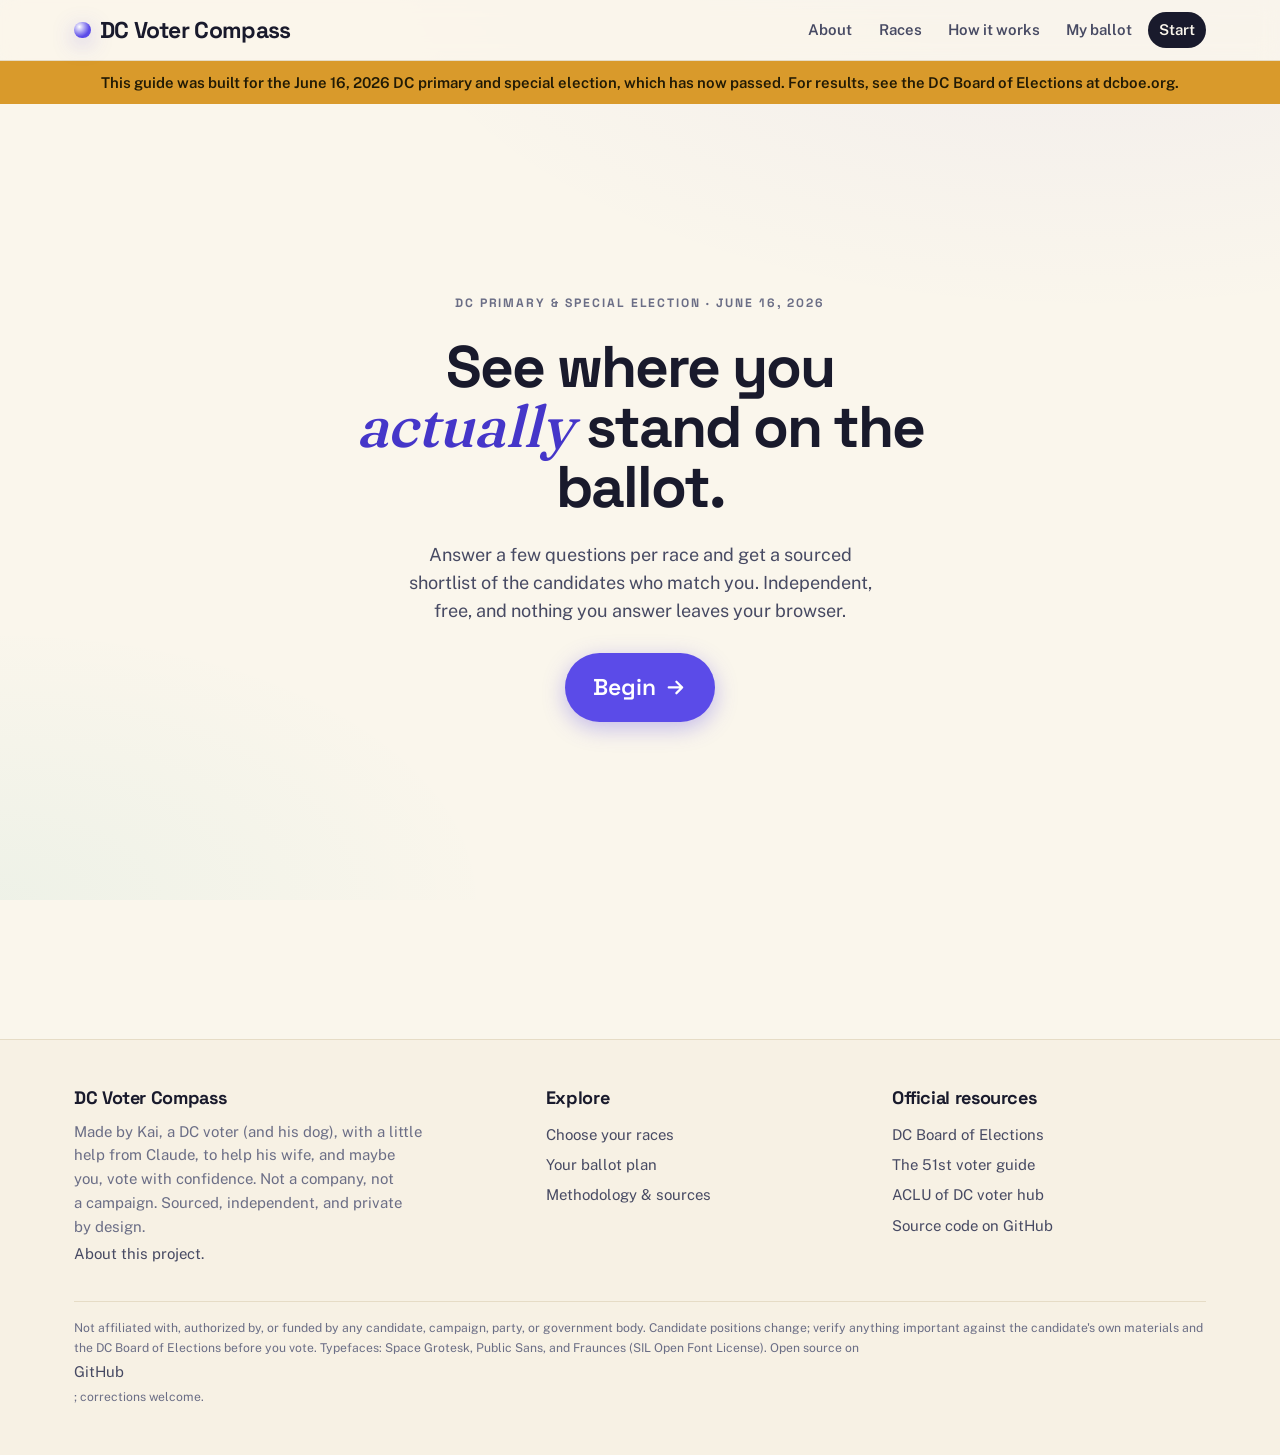
==== commit 191a17d8: "Public-readiness build: citations UI, mobile nav, repo links, README Per-claim citations (groundwork" ====
--- a/index.html
+++ b/index.html
@@ -14,10 +14,21 @@
   <meta name="theme-color" content="#faf6ec" media="(prefers-color-scheme: light)" />
   <meta name="theme-color" content="#14151f" media="(prefers-color-scheme: dark)" />
 
-  <!-- Open Graph (text only; no external assets) -->
+  <!-- Open Graph + Twitter card for link previews. Absolute URLs point at the
+       current GitHub Pages address; update them if the site moves to a custom domain. -->
   <meta property="og:title" content="DC Voter Compass · June 16, 2026" />
-  <meta property="og:description" content="Find the DC candidates who actually match you. Evidence-based, private, open source." />
+  <meta property="og:description" content="Find the DC candidates who actually match you. Independent, sourced, private, open source." />
   <meta property="og:type" content="website" />
+  <meta property="og:site_name" content="DC Voter Compass" />
+  <meta property="og:url" content="https://kcowger.github.io/dc-voter-compass/" />
+  <meta property="og:image" content="https://kcowger.github.io/dc-voter-compass/assets/og.png" />
+  <meta property="og:image:width" content="1200" />
+  <meta property="og:image:height" content="630" />
+  <meta property="og:image:alt" content="DC Voter Compass: find the DC candidates who actually match you." />
+  <meta name="twitter:card" content="summary_large_image" />
+  <meta name="twitter:title" content="DC Voter Compass · June 16, 2026" />
+  <meta name="twitter:description" content="Find the DC candidates who actually match you. Independent, sourced, private." />
+  <meta name="twitter:image" content="https://kcowger.github.io/dc-voter-compass/assets/og.png" />
 
   <link rel="icon" href="data:image/svg+xml,%3Csvg xmlns='http://www.w3.org/2000/svg' viewBox='0 0 32 32'%3E%3Cdefs%3E%3CradialGradient id='g' cx='32%25' cy='30%25'%3E%3Cstop offset='0' stop-color='%23fff'/%3E%3Cstop offset='0.62' stop-color='%235b4be8'/%3E%3C/radialGradient%3E%3C/defs%3E%3Crect width='32' height='32' rx='8' fill='%23faf6ec'/%3E%3Ccircle cx='16' cy='16' r='9' fill='url(%23g)'/%3E%3C/svg%3E" />
 
@@ -38,16 +49,21 @@
         <span>DC Voter Compass</span>
       </a>
       <span class="site-header__spacer"></span>
-      <nav aria-label="Primary">
-        <a class="navlink" href="#/about" data-nav="about">About</a>
-        <a class="navlink" href="#/choose" data-nav="choose">Races</a>
-        <a class="navlink" href="#/methodology" data-nav="methodology">How it works</a>
-        <a class="navlink" href="#/summary" data-nav="summary">My ballot</a>
-        <button class="header-reset" data-action="reset" type="button" aria-label="Reset my choices">
+      <nav aria-label="Primary" class="site-nav">
+        <div class="site-nav__links" id="site-nav-links">
+          <a class="navlink" href="#/about" data-nav="about">About</a>
+          <a class="navlink" href="#/choose" data-nav="choose">Races</a>
+          <a class="navlink" href="#/methodology" data-nav="methodology">How it works</a>
+          <a class="navlink" href="#/summary" data-nav="summary">My ballot</a>
+        </div>
+        <button class="header-reset" data-action="reset" type="button" aria-label="Reset my choices" hidden>
           <svg viewBox="0 0 24 24" fill="none" stroke="currentColor" stroke-width="2.2" stroke-linecap="round" stroke-linejoin="round" aria-hidden="true"><path d="M3 12a9 9 0 1 0 3-6.7L3 8M3 3v5h5"/></svg>
           <span class="header-reset__txt">Reset</span>
         </button>
         <a class="navlink navlink--cta" href="#/choose" data-nav="choose">Start</a>
+        <button class="nav-toggle" type="button" aria-expanded="false" aria-controls="site-nav-links" aria-label="Menu">
+          <svg viewBox="0 0 24 24" fill="none" stroke="currentColor" stroke-width="2.2" stroke-linecap="round" aria-hidden="true"><path d="M4 7h16M4 12h16M4 17h16"/></svg>
+        </button>
       </nav>
     </div>
   </header>
@@ -75,11 +91,13 @@
         <a href="https://www.dcboe.org/" target="_blank" rel="noopener noreferrer">DC Board of Elections</a>
         <a href="https://51st.news/washington-dc-2026-primary-election-june-16-mayor-council/" target="_blank" rel="noopener noreferrer">The 51st voter guide</a>
         <a href="https://www.acludc.org/2026-d-c-primary-election-voter-hub/" target="_blank" rel="noopener noreferrer">ACLU of DC voter hub</a>
+        <a href="https://github.com/kcowger/dc-voter-compass" target="_blank" rel="noopener noreferrer">Source code on GitHub</a>
       </div>
       <p class="site-footer__legal">
         Not affiliated with, authorized by, or funded by any candidate, campaign, party, or government body.
         Candidate positions change; verify anything important against the candidate's own materials and the DC Board of Elections before you vote.
-        Typefaces: Space Grotesk, Public Sans, and Fraunces (SIL Open Font License). Open source, corrections welcome.
+        Typefaces: Space Grotesk, Public Sans, and Fraunces (SIL Open Font License).
+        Open source on <a href="https://github.com/kcowger/dc-voter-compass" target="_blank" rel="noopener noreferrer">GitHub</a>; corrections welcome.
       </p>
     </div>
   </footer>
--- a/css/tokens.css
+++ b/css/tokens.css
@@ -48,6 +48,7 @@
   --brand-soft: #ece9fd;
   --teal: #0f9e90;
   --gold: #d99a2b;
+  --good: #2f8f4e;         /* completed / done (green) */
   --warn: #c0543b;         /* cautions / flags: terracotta, not partisan red */
   --warn-soft: #f7e3dc;
 
--- a/css/styles.css
+++ b/css/styles.css
@@ -70,7 +70,11 @@
   display: inline-flex; align-items: center; gap: 0.55rem;
   font-family: var(--font-display); font-weight: 700; font-size: var(--step-1);
   letter-spacing: -0.03em; color: var(--ink); text-decoration: none;
-}
+  white-space: nowrap;
+}
+/* The hidden attribute must win over component display rules (e.g. the
+   header Reset is inline-flex but starts hidden until there's state). */
+[hidden] { display: none !important; }
 .wordmark__dot {
   width: 1.05rem; height: 1.05rem; border-radius: 50%;
   background: radial-gradient(circle at 32% 30%, #fff, var(--brand) 62%);
@@ -80,6 +84,15 @@
   color: var(--ink-faint); letter-spacing: 0.04em; text-transform: uppercase; }
 .site-header__spacer { flex: 1; }
 .site-header nav { display: flex; gap: var(--sp-1); align-items: center; }
+.site-nav { position: relative; }
+.site-nav__links { display: flex; gap: var(--sp-1); align-items: center; }
+.nav-toggle {
+  display: none; width: 40px; height: 40px; border-radius: 50%;
+  border: 1.5px solid var(--line-strong); background: var(--surface);
+  place-items: center; color: var(--ink);
+}
+.nav-toggle svg { width: 1.15rem; height: 1.15rem; }
+.nav-toggle[aria-expanded="true"] { background: var(--brand-soft); border-color: var(--brand); color: var(--brand-ink); }
 .navlink {
   padding: 0.4rem 0.7rem; border-radius: var(--r-pill); text-decoration: none;
   color: var(--ink-soft); font-weight: 600; font-size: var(--step--1); white-space: nowrap;
@@ -168,6 +181,7 @@
 }
 .home__headline { font-size: var(--step-5); max-width: 15ch; letter-spacing: -0.035em; line-height: 1.02; }
 .home__headline em { font-family: var(--font-serif); font-style: italic; font-weight: 500; color: var(--brand-ink); letter-spacing: -0.01em; }
+.home__sub { color: var(--ink-soft); font-size: var(--step-0); line-height: 1.55; max-width: 44ch; }
 .home__cta { margin-top: var(--sp-1); }
 
 /* shared action row, reused on result/summary screens */
@@ -188,22 +202,22 @@
   box-shadow: var(--shadow-1); transition: transform var(--dur-2) var(--ease), box-shadow var(--dur-2), border-color var(--dur-2);
 }
 .race-card:hover { transform: translateY(-4px); box-shadow: var(--shadow-2); border-color: var(--line-strong); }
-.race-card[aria-pressed="true"] { border-color: var(--brand); box-shadow: 0 0 0 3px var(--brand-soft), var(--shadow-2); }
+/* Prominent green completion badge in the card's top-right corner. */
 .race-card__check {
-  position: absolute; top: var(--sp-4); right: var(--sp-4); width: 26px; height: 26px; border-radius: 50%;
-  border: 2px solid var(--line-strong); display: grid; place-items: center; color: #fff; transition: all var(--dur-2) var(--ease);
-}
-.race-card[aria-pressed="true"] .race-card__check { background: var(--brand); border-color: var(--brand); }
-.race-card__check svg { opacity: 0; transform: scale(0.5); transition: all var(--dur-2) var(--ease-spring); }
-.race-card[aria-pressed="true"] .race-card__check svg { opacity: 1; transform: scale(1); }
-.race-card__title { font-family: var(--font-display); font-weight: 700; font-size: var(--step-1); padding-right: 2rem; letter-spacing: -0.02em; }
+  position: absolute; top: var(--sp-4); right: var(--sp-4); width: 30px; height: 30px; border-radius: 50%;
+  display: grid; place-items: center; font-size: 1rem; color: #fff;
+  background: var(--good); box-shadow: 0 2px 10px color-mix(in srgb, var(--good) 50%, transparent);
+}
+.race-card__check svg { width: 1em; height: 1em; }
+.race-card__title { font-family: var(--font-display); font-weight: 700; font-size: var(--step-1); letter-spacing: -0.02em; }
 .race-card__seat { color: var(--ink-soft); font-size: var(--step--1); }
 .race-card__meta { display: flex; gap: 0.4rem; flex-wrap: wrap; margin-top: auto; padding-top: var(--sp-2); }
-.race-card__title { padding-right: 0; }
+.race-card--done .race-card__title { padding-right: 2.4rem; }
 .race-card__go { margin-top: var(--sp-3); display: inline-flex; align-items: center; gap: 0.4rem; font-family: var(--font-display); font-weight: 700; font-size: var(--step--1); color: var(--brand-ink); }
 .race-card--go:hover .race-card__go .btn__arrow { transform: translateX(3px); }
-.race-card--done { border-color: color-mix(in srgb, var(--teal) 30%, var(--line)); }
-.pill--done { background: color-mix(in srgb, var(--teal) 16%, transparent); color: var(--teal); border-color: transparent; }
+.race-card--done { border-color: var(--good); box-shadow: 0 0 0 2px color-mix(in srgb, var(--good) 35%, transparent), var(--shadow-1); }
+.pill--done { background: color-mix(in srgb, var(--good) 18%, var(--surface)); color: var(--ink); border-color: color-mix(in srgb, var(--good) 45%, var(--line)); }
+.pill--progress { background: color-mix(in srgb, var(--gold) 16%, var(--surface)); color: var(--ink-soft); border-color: color-mix(in srgb, var(--gold) 42%, var(--line)); }
 
 .ward-picker { display: flex; gap: var(--sp-2); flex-wrap: wrap; align-items: center; margin-top: var(--sp-3); }
 .ward-picker label { font-weight: 600; color: var(--ink-soft); font-size: var(--step--1); }
@@ -255,5 +269,21 @@
 
 @media (max-width: 760px) {
   .site-footer__inner { grid-template-columns: 1fr; gap: var(--sp-5); }
-  .site-header nav .navlink:not(.navlink--cta) { display: none; }
-}
+  /* Nav links collapse behind the menu button into a dropdown panel. */
+  .nav-toggle { display: grid; }
+  .site-nav__links {
+    display: none; position: absolute; top: calc(100% + 10px); right: 0; z-index: 60;
+    flex-direction: column; align-items: stretch; gap: 0.15rem; min-width: 200px;
+    background: var(--surface); border: 1.5px solid var(--line-strong);
+    border-radius: var(--r); box-shadow: var(--shadow-3); padding: var(--sp-2);
+  }
+  .site-nav__links.is-open { display: flex; }
+  .site-nav__links .navlink { display: block; padding: 0.65rem 0.8rem; }
+  .wordmark { font-size: var(--step-0); }
+}
+
+/* Post-election notice (only rendered after June 16, 2026). */
+.stale-banner {
+  background: var(--gold); color: #211a05; font-weight: 600;
+  font-size: var(--step--1); text-align: center; padding: 0.6rem var(--sp-4);
+}
--- a/css/race.css
+++ b/css/race.css
@@ -121,6 +121,17 @@
 .callout p { font-size: var(--step--1); color: var(--ink-soft); }
 .callout strong { color: var(--ink); }
 .callout--info { background: var(--brand-soft); border-color: transparent; }
+/* Collapsible callout (coverage note): a <details> styled like the callout,
+   with the summary as the whole clickable header row. */
+.callout--details { display: block; }
+.callout--details summary {
+  display: flex; gap: var(--sp-3); align-items: center; cursor: pointer; list-style: none;
+  font-family: var(--font-display); font-weight: 700; font-size: var(--step--1); color: var(--ink);
+}
+.callout--details summary::-webkit-details-marker { display: none; }
+.callout--details summary::after { content: "+"; margin-left: auto; font-size: 1.1rem; color: var(--ink-faint); }
+.callout--details[open] summary::after { content: "−"; }
+.callout--details > p { margin-top: var(--sp-3); }
 
 /* ============================================================
    Result screen
@@ -205,6 +216,19 @@
 .flagbox p { font-size: var(--step--2); color: var(--ink-soft); margin-top: 0.2rem; }
 .profile__source { margin-top: var(--sp-5); font-size: var(--step--2); color: var(--ink-faint); border-top: 1px solid var(--line); padding-top: var(--sp-3); }
 .profile__source a { word-break: break-word; }
+/* keep the external-link glyph glued to the last word so it never wraps alone */
+.profile__source a .icon { white-space: nowrap; }
+
+/* Tiny per-claim source link: a small external-link glyph right after a claim
+   that was verified against that URL. Padding gives it a finger-sized target
+   without growing the glyph. */
+.claim-src {
+  display: inline-block; padding: 0.2rem 0.3rem; margin: -0.2rem 0;
+  color: var(--ink-faint); font-size: 0.78em; line-height: 1; vertical-align: baseline;
+  border-radius: 6px;
+}
+.claim-src:hover, .claim-src:focus-visible { color: var(--brand-ink); background: var(--brand-soft); }
+.claim-src .icon { display: inline-flex; }
 
 /* exclude toggle */
 .exclude-row { display: flex; align-items: center; gap: var(--sp-3); margin-top: var(--sp-5); padding: var(--sp-3) var(--sp-4); border: 1px dashed var(--line-strong); border-radius: var(--r); }
@@ -231,6 +255,11 @@
   .site-header, .site-footer, .qnav, .btn, .crumb, .mappane, .chooser__bar, .no-print { display: none !important; }
   body { background: #fff; }
   .summary__race, .card { box-shadow: none; border-color: #ccc; }
+  /* Printing a RESULT page collapses to the part worth carrying: your match /
+     ranking. The full per-candidate grid, callouts, and question card stay
+     on screen only. */
+  .result__section, .callout, .qcard, .progress, .options { display: none !important; }
+  .ballot-card { break-inside: avoid; border: 1px solid #ccc; }
 }
 
 /* ============================================================
@@ -250,6 +279,8 @@
    ============================================================ */
 @media (max-width: 880px) {
   .race__layout { grid-template-columns: 1fr; gap: var(--sp-4); }
-  .mappane { position: static; order: -1; }
-  .qpane { min-height: auto; }
-}
+  /* Phones: questions come FIRST (that's what people came to do); the map and
+     live ranking follow below, updating as they answer. */
+  .mappane { position: static; order: 2; }
+  .qpane { min-height: auto; order: 1; }
+}
--- a/css/map.css
+++ b/css/map.css
@@ -21,7 +21,7 @@
 .map__lead-line { stroke: var(--brand); stroke-width: 0.4; stroke-dasharray: 0.8 1; opacity: 0.5; transition: all var(--dur-marker) var(--ease); }
 
 /* leader line: dot -> its name chip */
-.map__leader { stroke: var(--line-strong); stroke-width: 0.3; opacity: 0.55; }
+.map__leader { stroke: var(--cand-color, var(--line-strong)); stroke-width: 0.45; opacity: 0.75; }
 
 /* candidate dots */
 .node { cursor: pointer; }
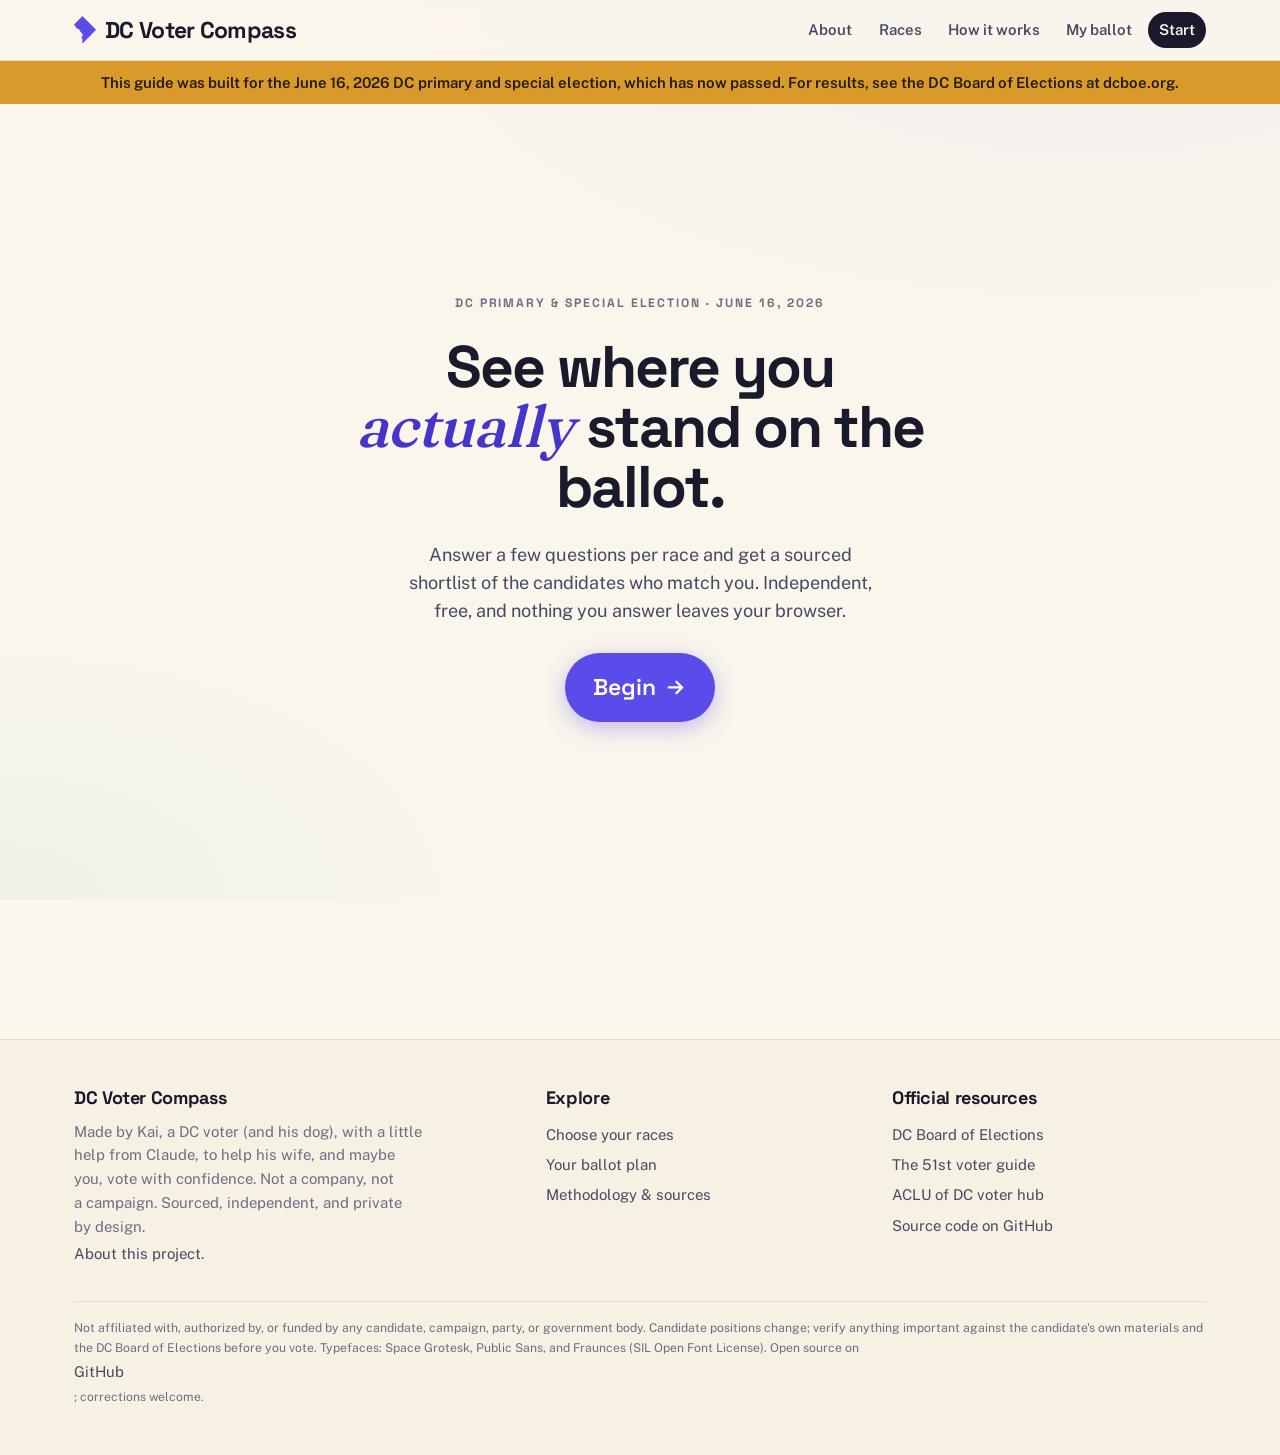
==== commit bafd1f36: "Header: replace the gradient dot with the DC border mark Same silhouette as the favicon (from the of" ====
--- a/index.html
+++ b/index.html
@@ -8,29 +8,29 @@
   <meta name="description" content="An independent, evidence-based tool for the DC June 16, 2026 primary and special election. Answer a few questions and see which candidates match your priorities, with the source for every claim. Private by design." />
 
   <!-- Strict Content Security Policy: everything is same-origin; no inline scripts, no eval, no third parties. -->
-  <meta http-equiv="Content-Security-Policy" content="default-src 'self'; base-uri 'self'; form-action 'none'; object-src 'none'; img-src 'self' data:; font-src 'self'; style-src 'self'; script-src 'self'; connect-src 'self'; manifest-src 'self'; upgrade-insecure-requests" />
+  <meta http-equiv="Content-Security-Policy" content="default-src 'self'; base-uri 'self'; form-action 'none'; object-src 'none'; img-src 'self' data:; font-src 'self'; style-src 'self'; script-src 'self'; connect-src 'self'; manifest-src 'self'" />
   <meta name="referrer" content="no-referrer" />
   <meta name="color-scheme" content="light dark" />
   <meta name="theme-color" content="#faf6ec" media="(prefers-color-scheme: light)" />
   <meta name="theme-color" content="#14151f" media="(prefers-color-scheme: dark)" />
 
   <!-- Open Graph + Twitter card for link previews. Absolute URLs point at the
-       current GitHub Pages address; update them if the site moves to a custom domain. -->
+       site's canonical home, kaicowger.com/dc-voter-compass/. -->
   <meta property="og:title" content="DC Voter Compass · June 16, 2026" />
   <meta property="og:description" content="Find the DC candidates who actually match you. Independent, sourced, private, open source." />
   <meta property="og:type" content="website" />
   <meta property="og:site_name" content="DC Voter Compass" />
-  <meta property="og:url" content="https://kcowger.github.io/dc-voter-compass/" />
-  <meta property="og:image" content="https://kcowger.github.io/dc-voter-compass/assets/og.png" />
+  <meta property="og:url" content="https://kaicowger.com/dc-voter-compass/" />
+  <meta property="og:image" content="https://kaicowger.com/dc-voter-compass/assets/og.png" />
   <meta property="og:image:width" content="1200" />
   <meta property="og:image:height" content="630" />
   <meta property="og:image:alt" content="DC Voter Compass: find the DC candidates who actually match you." />
   <meta name="twitter:card" content="summary_large_image" />
   <meta name="twitter:title" content="DC Voter Compass · June 16, 2026" />
   <meta name="twitter:description" content="Find the DC candidates who actually match you. Independent, sourced, private." />
-  <meta name="twitter:image" content="https://kcowger.github.io/dc-voter-compass/assets/og.png" />
+  <meta name="twitter:image" content="https://kaicowger.com/dc-voter-compass/assets/og.png" />
 
-  <link rel="icon" href="data:image/svg+xml,%3Csvg xmlns='http://www.w3.org/2000/svg' viewBox='0 0 32 32'%3E%3Cdefs%3E%3CradialGradient id='g' cx='32%25' cy='30%25'%3E%3Cstop offset='0' stop-color='%23fff'/%3E%3Cstop offset='0.62' stop-color='%235b4be8'/%3E%3C/radialGradient%3E%3C/defs%3E%3Crect width='32' height='32' rx='8' fill='%23faf6ec'/%3E%3Ccircle cx='16' cy='16' r='9' fill='url(%23g)'/%3E%3C/svg%3E" />
+  <link rel="icon" href="data:image/svg+xml,%3Csvg%20xmlns='http://www.w3.org/2000/svg'%20viewBox='0%200%2032%2032'%3E%3Crect%20width='32'%20height='32'%20rx='6'%20fill='%23faf6ec'/%3E%3Cpath%20d='M42.1%2028.6L36.1%2030.8L38.6%2033.1L38.0%2034.3L36.5%2033.4L36.4%2036.5L37.9%2039.9L39.8%2038.6L43.3%2038.6L43.3%2040.1L50.1%2039.6L50.9%2034.1L48.6%2033.0L48.3%2028.7L45.9%2029.8ZM43.1%2055.5L43.3%2053.0L49.7%2053.1L49.7%2051.1L47.9%2050.5L48.3%2046.4L47.2%2045.9L49.9%2044.3L48.6%2039.8L43.3%2040.1L43.3%2038.6L39.8%2038.6L37.9%2039.9L36.4%2036.5L33.3%2038.3L24.4%2038.4L25.9%2042.3L25.7%2045.8L29.7%2047.2L31.1%2052.7L33.1%2056.4L35.8%2058.3L36.4%2060.8L37.7%2060.7L37.6%2059.1L38.8%2059.6ZM33.4%2019.2L30.7%2018.3L28.2%2011.8L9.9%2030.2L16.3%2040.7L22.1%2045.4L25.7%2045.8L25.9%2042.3L24.4%2038.4L33.3%2038.3L37.0%2036.0L36.6%2033.2L38.4%2033.9L37.6%2031.7L36.1%2030.9L37.2%2028.8L35.7%2028.3L36.5%2025.6L38.7%2023.5L37.6%2022.7L40.1%2017.7L35.8%2016.7L34.1%2017.1ZM39.9%200.0L28.2%2011.8L30.7%2018.3L33.6%2019.2L34.1%2017.1L35.9%2016.6L40.1%2017.7L37.6%2022.7L38.7%2023.5L36.5%2025.6L35.8%2028.6L37.2%2028.8L37.1%2029.9L41.6%2028.3L45.9%2029.8L48.9%2028.4L52.1%2024.5L52.1%2020.1L58.8%2018.9ZM58.8%2018.9L52.1%2020.1L52.2%2024.3L48.3%2028.7L48.6%2033.0L50.9%2034.1L50.1%2039.6L48.7%2040.2L49.9%2044.3L53.8%2042.6L61.5%2046.9L70.0%2048.4L73.2%2039.9L75.9%2039.6L77.7%2037.9ZM52.1%2060.9L52.0%2058.5L53.9%2058.5L53.4%2056.5L58.7%2057.9L59.3%2061.0L65.6%2057.5L66.6%2056.1L63.5%2055.3L61.7%2056.2L61.8%2046.9L53.8%2042.6L47.2%2045.5L48.3%2046.4L47.9%2050.5L49.7%2051.1L49.7%2053.1L43.3%2053.0L42.4%2056.5L38.8%2059.6L41.1%2064.0L39.2%2064.9L41.0%2065.0L43.2%2071.1L52.0%2064.9L53.3%2062.4ZM77.7%2037.9L75.9%2039.6L73.2%2039.9L70.0%2048.4L61.8%2046.9L61.7%2056.2L63.5%2055.3L66.6%2056.1L63.9%2058.3L66.6%2060.0L66.7%2064.6L69.8%2070.5L90.1%2050.4ZM57.8%2057.9L53.4%2056.5L53.9%2058.5L52.0%2058.5L52.1%2061.7L53.3%2062.4L52.0%2064.9L43.2%2071.1L42.3%2076.3L37.3%2075.7L39.0%2080.5L39.6%2079.4L41.1%2081.1L39.9%2084.5L41.7%2088.7L40.6%20100.0L70.1%2070.5L66.7%2064.6L66.6%2060.0L63.9%2058.3L59.3%2061.0L58.7%2057.9Z'%20transform='translate(4%204)%20scale(0.24)'%20fill='%235b4be8'%20stroke='%235b4be8'%20stroke-width='3'%20stroke-linejoin='round'/%3E%3C/svg%3E" />
 
   <link rel="preload" href="assets/fonts/space-grotesk.woff2" as="font" type="font/woff2" crossorigin />
   <link rel="preload" href="assets/fonts/public-sans.woff2" as="font" type="font/woff2" crossorigin />
@@ -45,7 +45,7 @@
   <header class="site-header">
     <div class="container site-header__inner">
       <a class="wordmark" href="#/" data-nav="home" aria-label="DC Voter Compass, home">
-        <span class="wordmark__dot" aria-hidden="true"></span>
+        <svg class="wordmark__mark" viewBox="8 -2 84 104" aria-hidden="true"><path d="M42.1 28.6L36.1 30.8L38.6 33.1L38.0 34.3L36.5 33.4L36.4 36.5L37.9 39.9L39.8 38.6L43.3 38.6L43.3 40.1L50.1 39.6L50.9 34.1L48.6 33.0L48.3 28.7L45.9 29.8ZM43.1 55.5L43.3 53.0L49.7 53.1L49.7 51.1L47.9 50.5L48.3 46.4L47.2 45.9L49.9 44.3L48.6 39.8L43.3 40.1L43.3 38.6L39.8 38.6L37.9 39.9L36.4 36.5L33.3 38.3L24.4 38.4L25.9 42.3L25.7 45.8L29.7 47.2L31.1 52.7L33.1 56.4L35.8 58.3L36.4 60.8L37.7 60.7L37.6 59.1L38.8 59.6ZM33.4 19.2L30.7 18.3L28.2 11.8L9.9 30.2L16.3 40.7L22.1 45.4L25.7 45.8L25.9 42.3L24.4 38.4L33.3 38.3L37.0 36.0L36.6 33.2L38.4 33.9L37.6 31.7L36.1 30.9L37.2 28.8L35.7 28.3L36.5 25.6L38.7 23.5L37.6 22.7L40.1 17.7L35.8 16.7L34.1 17.1ZM39.9 0.0L28.2 11.8L30.7 18.3L33.6 19.2L34.1 17.1L35.9 16.6L40.1 17.7L37.6 22.7L38.7 23.5L36.5 25.6L35.8 28.6L37.2 28.8L37.1 29.9L41.6 28.3L45.9 29.8L48.9 28.4L52.1 24.5L52.1 20.1L58.8 18.9ZM58.8 18.9L52.1 20.1L52.2 24.3L48.3 28.7L48.6 33.0L50.9 34.1L50.1 39.6L48.7 40.2L49.9 44.3L53.8 42.6L61.5 46.9L70.0 48.4L73.2 39.9L75.9 39.6L77.7 37.9ZM52.1 60.9L52.0 58.5L53.9 58.5L53.4 56.5L58.7 57.9L59.3 61.0L65.6 57.5L66.6 56.1L63.5 55.3L61.7 56.2L61.8 46.9L53.8 42.6L47.2 45.5L48.3 46.4L47.9 50.5L49.7 51.1L49.7 53.1L43.3 53.0L42.4 56.5L38.8 59.6L41.1 64.0L39.2 64.9L41.0 65.0L43.2 71.1L52.0 64.9L53.3 62.4ZM77.7 37.9L75.9 39.6L73.2 39.9L70.0 48.4L61.8 46.9L61.7 56.2L63.5 55.3L66.6 56.1L63.9 58.3L66.6 60.0L66.7 64.6L69.8 70.5L90.1 50.4ZM57.8 57.9L53.4 56.5L53.9 58.5L52.0 58.5L52.1 61.7L53.3 62.4L52.0 64.9L43.2 71.1L42.3 76.3L37.3 75.7L39.0 80.5L39.6 79.4L41.1 81.1L39.9 84.5L41.7 88.7L40.6 100.0L70.1 70.5L66.7 64.6L66.6 60.0L63.9 58.3L59.3 61.0L58.7 57.9Z" fill="currentColor" stroke="currentColor" stroke-width="3" stroke-linejoin="round"/></svg>
         <span>DC Voter Compass</span>
       </a>
       <span class="site-header__spacer"></span>
--- a/css/styles.css
+++ b/css/styles.css
@@ -75,10 +75,10 @@
 /* The hidden attribute must win over component display rules (e.g. the
    header Reset is inline-flex but starts hidden until there's state). */
 [hidden] { display: none !important; }
-.wordmark__dot {
-  width: 1.05rem; height: 1.05rem; border-radius: 50%;
-  background: radial-gradient(circle at 32% 30%, #fff, var(--brand) 62%);
-  box-shadow: var(--shadow-brand); flex: none;
+/* The DC border silhouette (same shape as the favicon), flat brand color. */
+.wordmark__mark {
+  height: 1.2em; width: auto; flex: none;
+  color: var(--brand);
 }
 .wordmark__tag { font-family: var(--font-body); font-weight: 600; font-size: var(--step--2);
   color: var(--ink-faint); letter-spacing: 0.04em; text-transform: uppercase; }
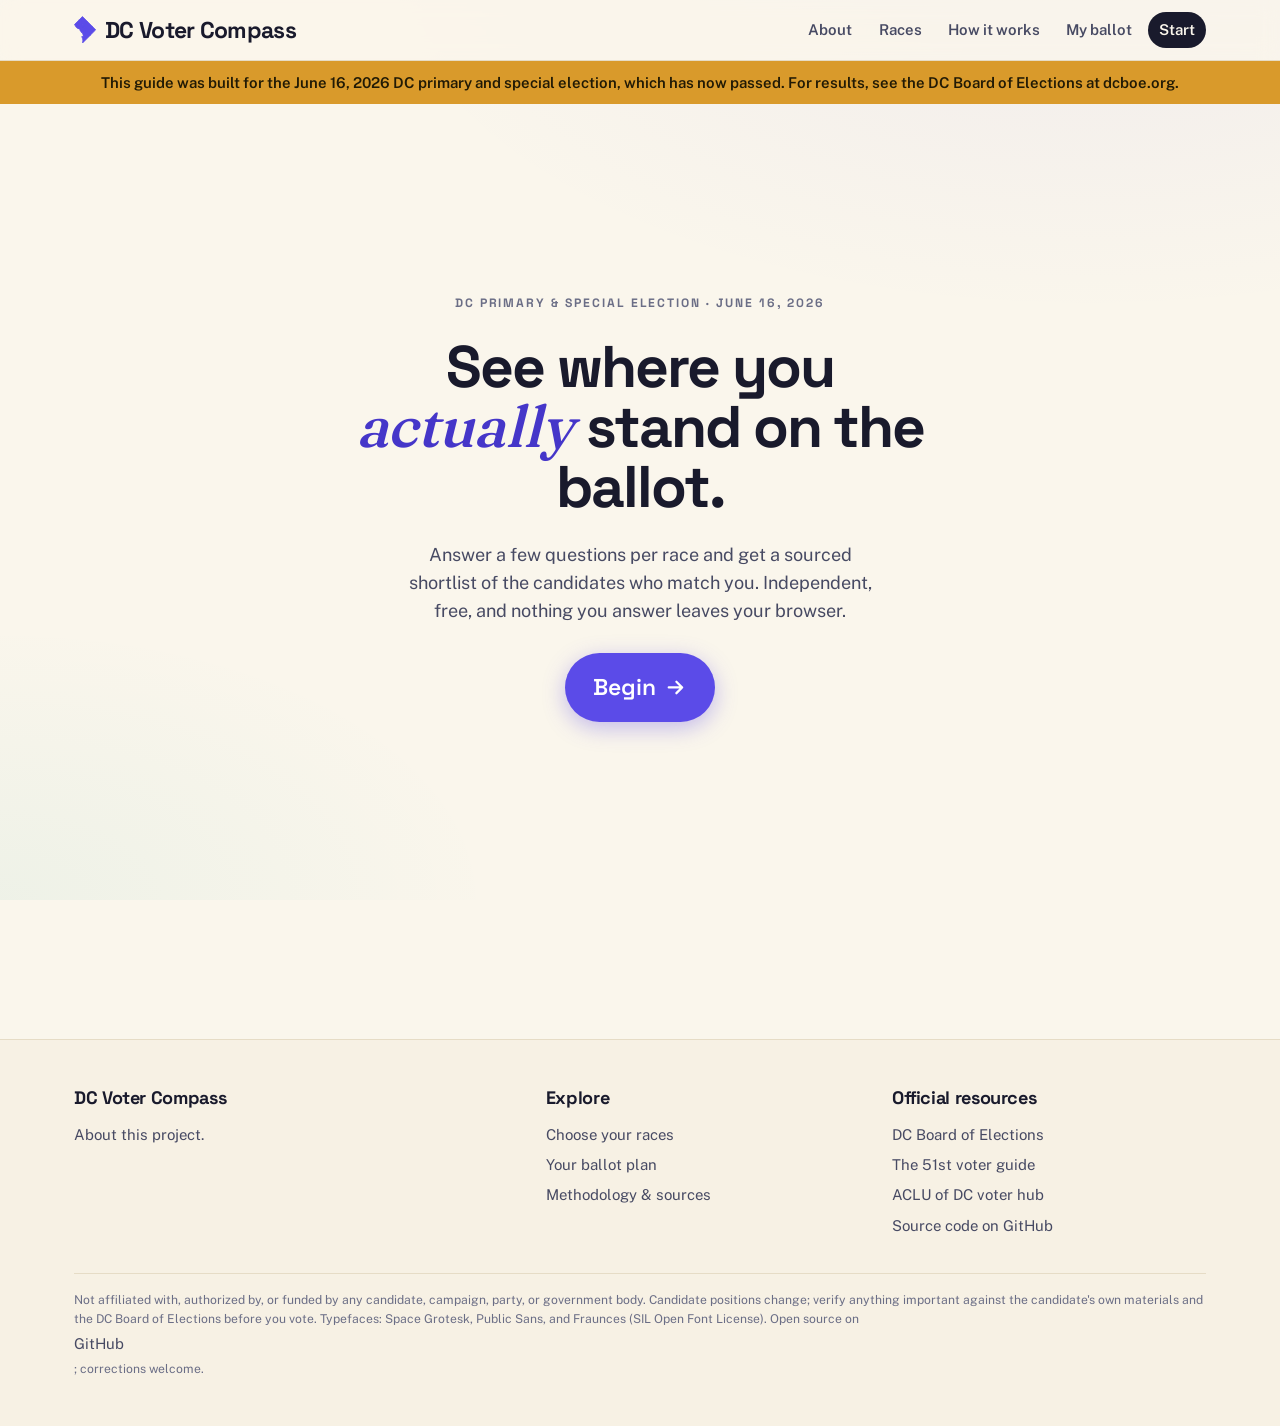
==== commit 3148157c: "Footer: drop the made-by blurb The footer column keeps just the About link; the story lives on the A" ====
--- a/index.html
+++ b/index.html
@@ -75,8 +75,6 @@
       <div>
         <h4>DC Voter Compass</h4>
         <p class="muted footer-about">
-          Made by Kai, a DC voter (and his dog), with a little help from Claude, to help his wife, and maybe you, vote with confidence.
-          Not a company, not a campaign. Sourced, independent, and private by design.
           <a href="#/about">About this project.</a>
         </p>
       </div>
